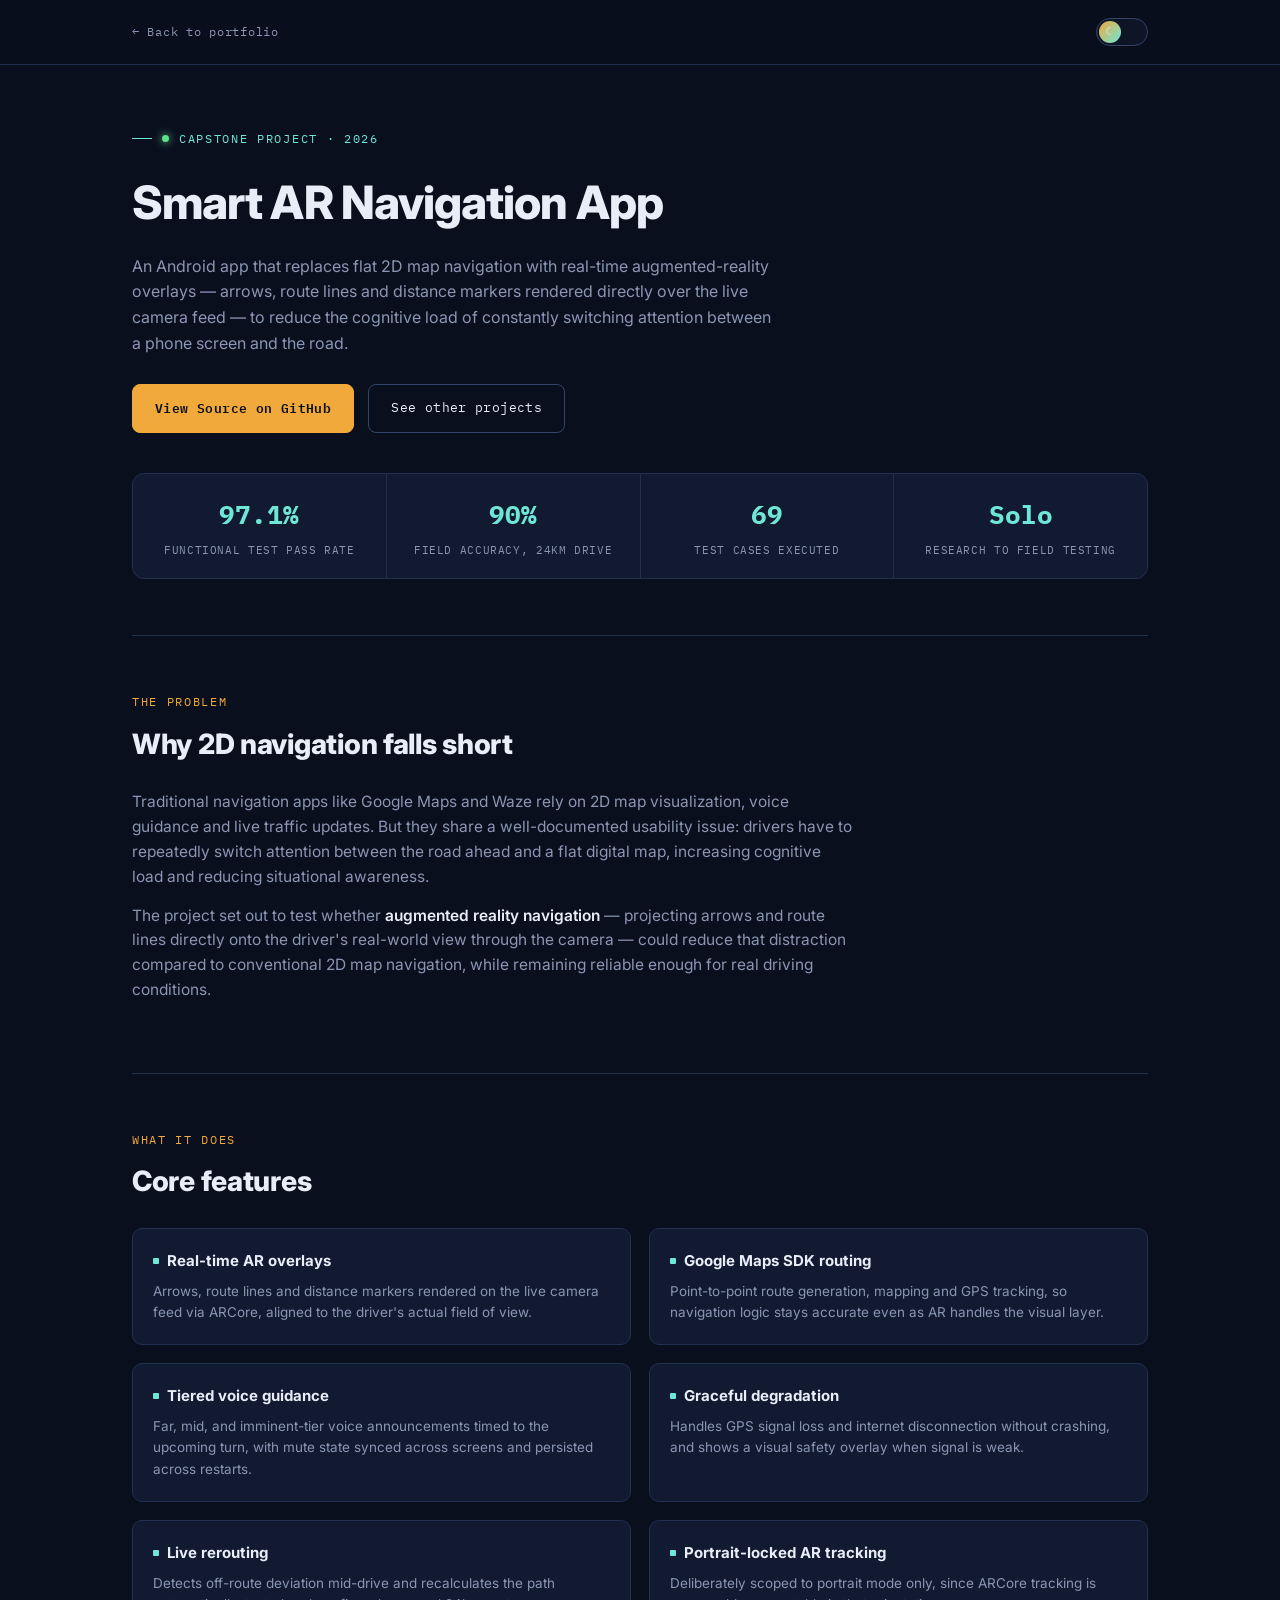
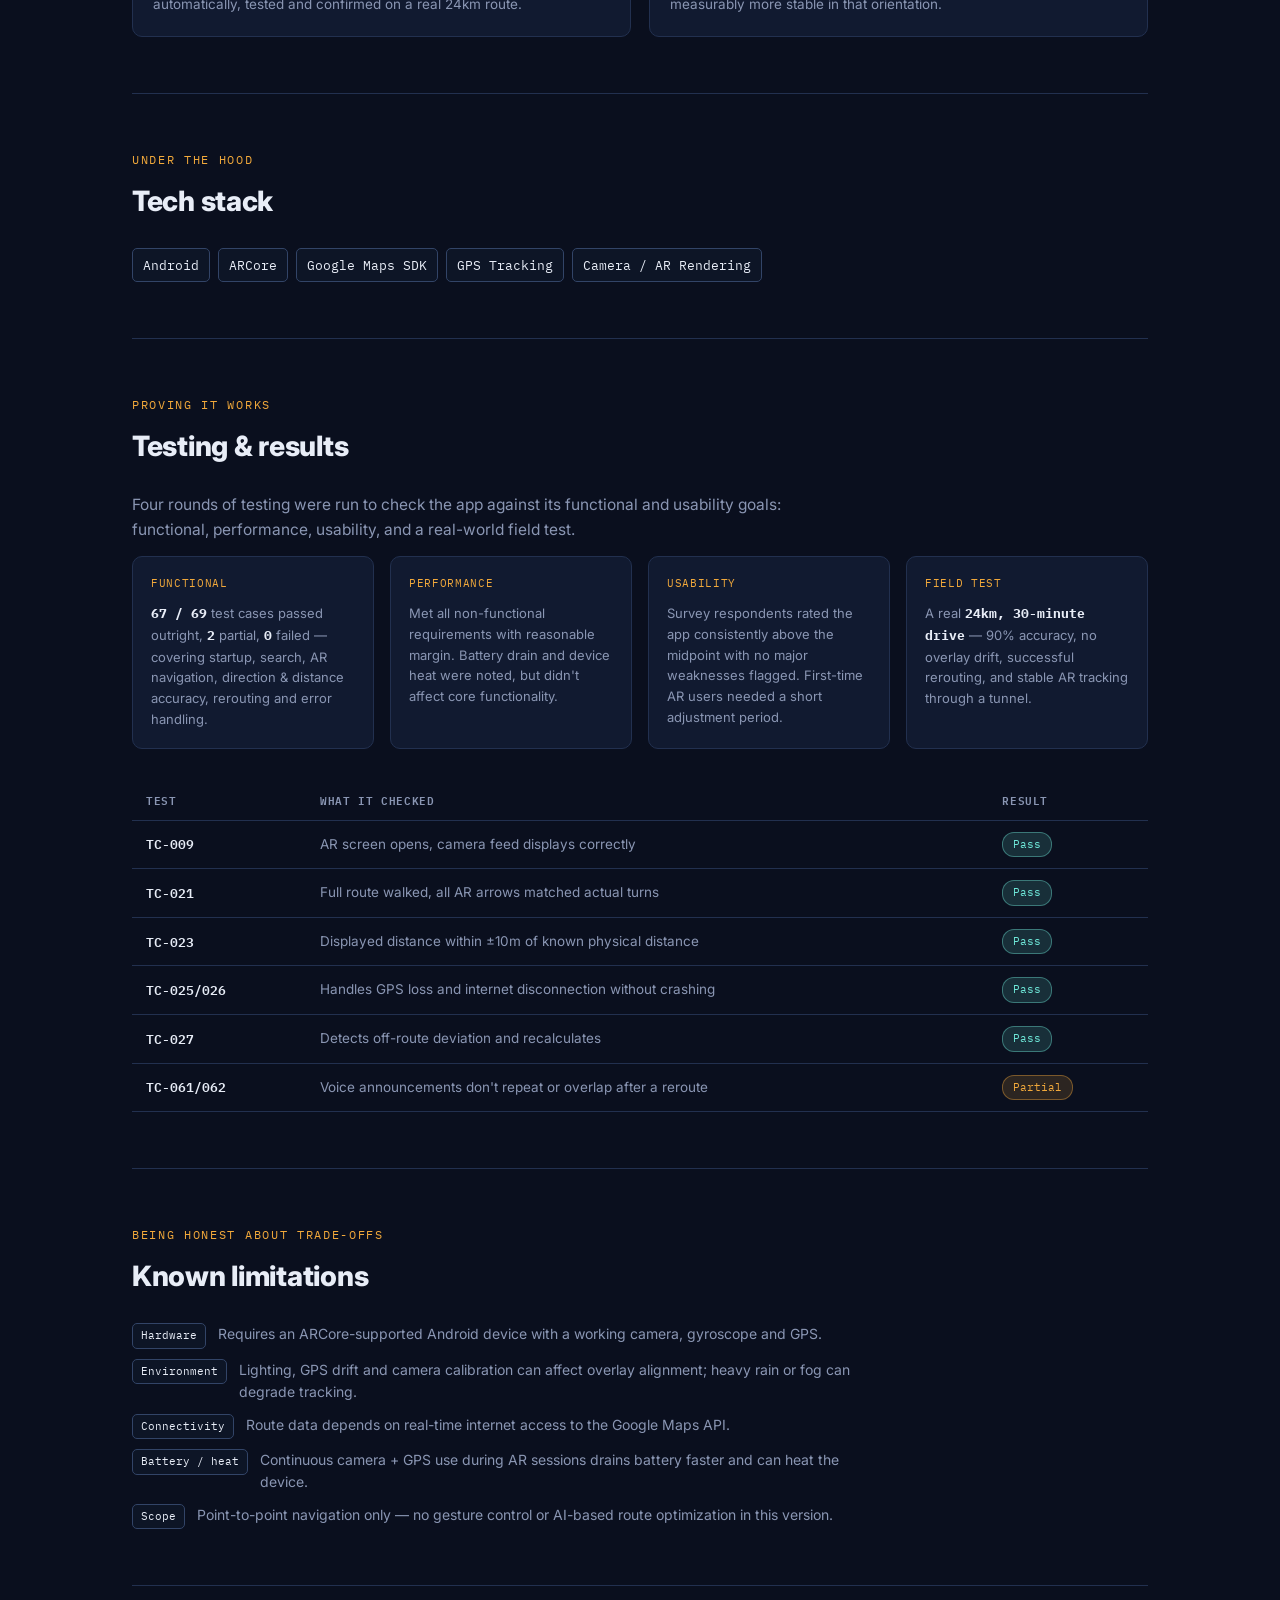
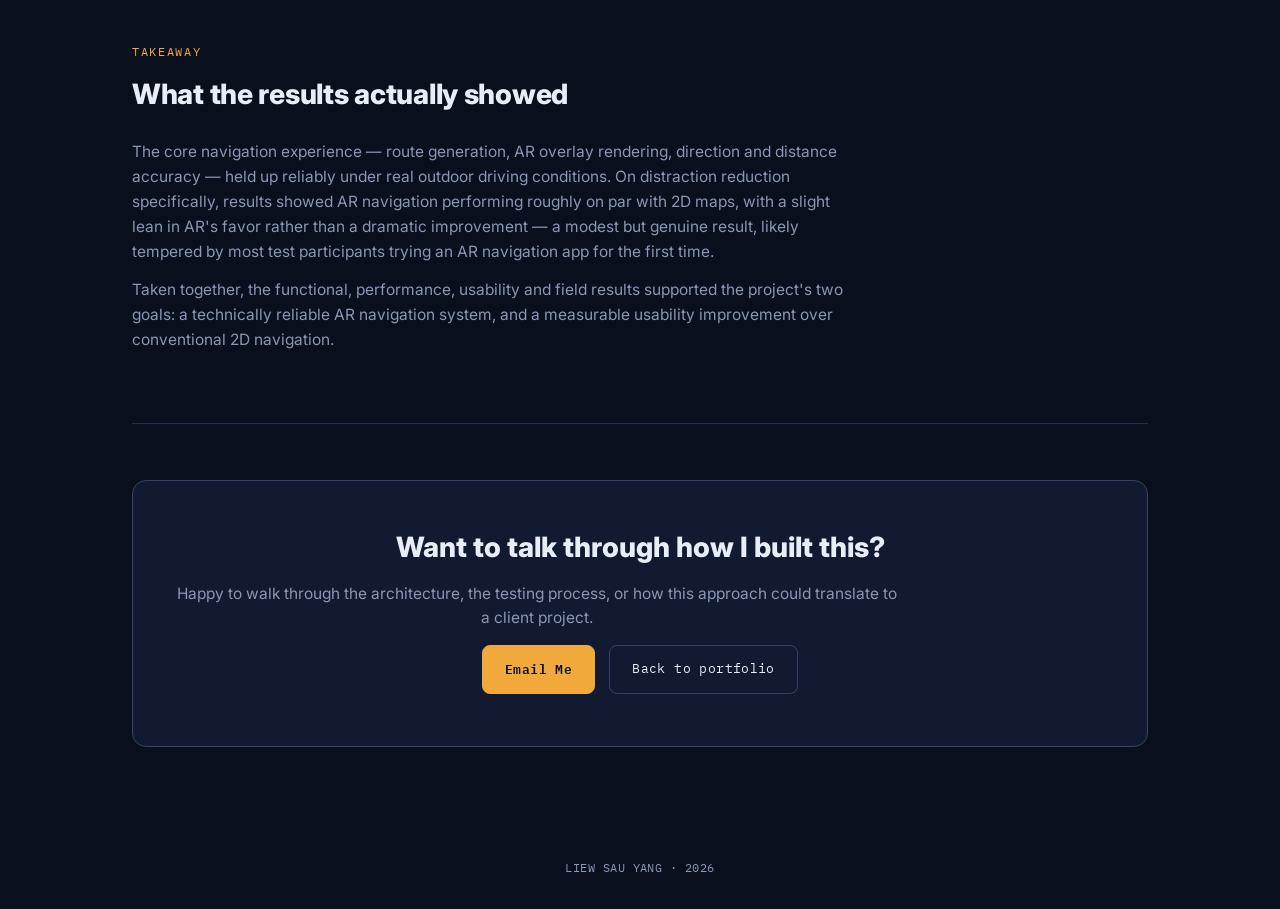
==== smart-ar-navigation.html @ a854e994 "Add files via upload" ====
<!DOCTYPE html>
<html lang="en">
<head>
<meta charset="UTF-8">
<meta name="viewport" content="width=device-width, initial-scale=1.0">
<title>Smart AR Navigation App — Liew Sau Yang</title>
<link rel="preconnect" href="https://fonts.googleapis.com">
<link rel="preconnect" href="https://fonts.gstatic.com" crossorigin>
<link href="https://fonts.googleapis.com/css2?family=IBM+Plex+Mono:wght@400;500;600;700&family=Inter:wght@400;500;600;700;800&display=swap" rel="stylesheet">
<link rel="stylesheet" href="style.css">
<style>
  /* Page-specific additions for the case study */
  .back-link{font-family:var(--mono); font-size:12px; letter-spacing:0.06em; color:var(--text-dim); display:flex; align-items:center; gap:8px; transition:color .15s;}
  .back-link:hover{color:var(--amber);}

  .case-hero{padding:64px 0 56px;}
  .case-title{font-size:clamp(30px,4.6vw,46px); font-weight:800; letter-spacing:-0.02em; margin:16px 0 14px;}
  .case-sub{color:var(--text-dim); font-size:16px; max-width:640px; margin-bottom:28px;}
  .case-links{display:flex; gap:14px; flex-wrap:wrap; margin-bottom:8px;}

  .quickstats{display:grid; grid-template-columns:repeat(4,1fr); gap:1px; background:var(--border); border:1px solid var(--border); border-radius:12px; overflow:hidden; margin-top:40px;}
  @media(max-width:700px){ .quickstats{grid-template-columns:1fr 1fr;} }
  .qs-cell{background:var(--bg-panel); padding:20px; text-align:center;}
  .qs-num{font-family:var(--mono); font-weight:700; font-size:26px; color:var(--cyan);}
  .qs-label{font-family:var(--mono); font-size:10.5px; color:var(--text-dim); letter-spacing:0.06em; text-transform:uppercase; margin-top:6px;}

  .case-section{padding:56px 0; border-top:1px solid var(--border);}
  .case-section .sec-tag{font-family:var(--mono); font-size:12px; color:var(--amber); letter-spacing:0.14em; text-transform:uppercase; margin-bottom:10px;}
  .case-section .sec-title{font-size:clamp(22px,2.8vw,28px); font-weight:800; letter-spacing:-0.01em; margin-bottom:24px;}
  .case-section p{color:var(--text-dim); font-size:15.5px; max-width:720px; margin-bottom:14px;}
  .case-section strong{color:var(--text); font-weight:600;}

  .feature-grid{display:grid; grid-template-columns:1fr 1fr; gap:18px;}
  @media(max-width:680px){ .feature-grid{grid-template-columns:1fr;} }
  .feature-card{background:var(--bg-panel); border:1px solid var(--border); border-radius:10px; padding:20px;}
  .feature-card-title{font-weight:700; font-size:15px; margin-bottom:8px; display:flex; align-items:center; gap:8px;}
  .feature-card-title::before{content:''; width:6px; height:6px; background:var(--cyan); border-radius:1px;}
  .feature-card p{font-size:13.5px; margin:0;}

  .result-table{width:100%; border-collapse:collapse; margin-top:8px; font-size:13.5px;}
  .result-table th, .result-table td{text-align:left; padding:11px 14px; border-bottom:1px solid var(--border);}
  .result-table th{font-family:var(--mono); font-size:10.5px; text-transform:uppercase; letter-spacing:0.06em; color:var(--text-dim); font-weight:600;}
  .result-table td{color:var(--text-dim);}
  .result-table td:first-child{color:var(--text); font-weight:600; font-family:var(--mono); font-size:12.5px;}
  .pass-pill{display:inline-block; font-family:var(--mono); font-size:11px; padding:3px 10px; border-radius:12px; background:color-mix(in srgb, var(--cyan) 15%, transparent); color:var(--cyan); border:1px solid color-mix(in srgb, var(--cyan) 40%, transparent);}
  .partial-pill{display:inline-block; font-family:var(--mono); font-size:11px; padding:3px 10px; border-radius:12px; background:color-mix(in srgb, var(--amber) 15%, transparent); color:var(--amber); border:1px solid color-mix(in srgb, var(--amber) 40%, transparent);}

  .testing-grid{display:grid; grid-template-columns:repeat(4,1fr); gap:16px; margin-bottom:32px;}
  @media(max-width:760px){ .testing-grid{grid-template-columns:1fr 1fr;} }
  .testing-card{background:var(--bg-panel); border:1px solid var(--border); border-radius:10px; padding:18px;}
  .testing-card-title{font-family:var(--mono); font-size:11px; color:var(--amber); letter-spacing:0.06em; text-transform:uppercase; margin-bottom:10px;}
  .testing-card-body{font-size:13px; color:var(--text-dim);}
  .testing-card-body b{color:var(--text); font-family:var(--mono);}

  .limits-list{display:flex; flex-direction:column; gap:10px; max-width:720px;}
  .limits-item{display:flex; gap:12px; align-items:flex-start; font-size:14px; color:var(--text-dim);}
  .limits-item .k{font-family:var(--mono); font-size:11px; color:var(--text); background:var(--bg-panel-2); border:1px solid var(--border-bright); padding:3px 8px; border-radius:5px; flex-shrink:0; white-space:nowrap;}

  .cta-panel{background:var(--bg-panel); border:1px solid var(--border-bright); border-radius:14px; padding:44px; text-align:center;}
  .cta-title{font-size:clamp(22px,3vw,28px); font-weight:800; margin-bottom:12px;}
  .cta-sub{color:var(--text-dim); font-size:14.5px; margin-bottom:24px;}
</style>
</head>
<body data-theme="dark">

<header>
  <nav>
    <a href="index.html" class="back-link">← Back to portfolio</a>
    <div class="theme-toggle" id="themeToggle" role="button" aria-label="Toggle light and dark mode">
      <div class="theme-toggle-knob" id="themeKnob">☾</div>
    </div>
  </nav>
</header>

<main class="wrap">

  <section class="case-hero" style="border-top:none;">
    <div class="eyebrow"><span class="pulse"></span>Capstone Project · 2026</div>
    <h1 class="case-title">Smart AR Navigation App</h1>
    <p class="case-sub">
      An Android app that replaces flat 2D map navigation with real-time augmented-reality overlays —
      arrows, route lines and distance markers rendered directly over the live camera feed — to reduce
      the cognitive load of constantly switching attention between a phone screen and the road.
    </p>
    <div class="case-links">
      <a class="btn btn-primary" href="https://github.com/Marcus0928/SmartARNavigationApp" target="_blank" rel="noopener">View Source on GitHub</a>
      <a class="btn btn-ghost" href="index.html#projects">See other projects</a>
    </div>

    <div class="quickstats">
      <div class="qs-cell"><div class="qs-num">97.1%</div><div class="qs-label">Functional test pass rate</div></div>
      <div class="qs-cell"><div class="qs-num">90%</div><div class="qs-label">Field accuracy, 24km drive</div></div>
      <div class="qs-cell"><div class="qs-num">69</div><div class="qs-label">Test cases executed</div></div>
      <div class="qs-cell"><div class="qs-num">Solo</div><div class="qs-label">Research to field testing</div></div>
    </div>
  </section>

  <!-- PROBLEM -->
  <section class="case-section">
    <div class="sec-tag">The Problem</div>
    <div class="sec-title">Why 2D navigation falls short</div>
    <p>Traditional navigation apps like Google Maps and Waze rely on 2D map visualization, voice guidance
    and live traffic updates. But they share a well-documented usability issue: drivers have to repeatedly
    switch attention between the road ahead and a flat digital map, increasing cognitive load and reducing
    situational awareness.</p>
    <p>The project set out to test whether <strong>augmented reality navigation</strong> — projecting
    arrows and route lines directly onto the driver's real-world view through the camera — could reduce
    that distraction compared to conventional 2D map navigation, while remaining reliable enough for
    real driving conditions.</p>
  </section>

  <!-- FEATURES -->
  <section class="case-section">
    <div class="sec-tag">What It Does</div>
    <div class="sec-title">Core features</div>
    <div class="feature-grid">
      <div class="feature-card">
        <div class="feature-card-title">Real-time AR overlays</div>
        <p>Arrows, route lines and distance markers rendered on the live camera feed via ARCore, aligned to the driver's actual field of view.</p>
      </div>
      <div class="feature-card">
        <div class="feature-card-title">Google Maps SDK routing</div>
        <p>Point-to-point route generation, mapping and GPS tracking, so navigation logic stays accurate even as AR handles the visual layer.</p>
      </div>
      <div class="feature-card">
        <div class="feature-card-title">Tiered voice guidance</div>
        <p>Far, mid, and imminent-tier voice announcements timed to the upcoming turn, with mute state synced across screens and persisted across restarts.</p>
      </div>
      <div class="feature-card">
        <div class="feature-card-title">Graceful degradation</div>
        <p>Handles GPS signal loss and internet disconnection without crashing, and shows a visual safety overlay when signal is weak.</p>
      </div>
      <div class="feature-card">
        <div class="feature-card-title">Live rerouting</div>
        <p>Detects off-route deviation mid-drive and recalculates the path automatically, tested and confirmed on a real 24km route.</p>
      </div>
      <div class="feature-card">
        <div class="feature-card-title">Portrait-locked AR tracking</div>
        <p>Deliberately scoped to portrait mode only, since ARCore tracking is measurably more stable in that orientation.</p>
      </div>
    </div>
  </section>

  <!-- TECH STACK -->
  <section class="case-section">
    <div class="sec-tag">Under the Hood</div>
    <div class="sec-title">Tech stack</div>
    <div class="tag-list">
      <span class="tag">Android</span>
      <span class="tag">ARCore</span>
      <span class="tag">Google Maps SDK</span>
      <span class="tag">GPS Tracking</span>
      <span class="tag">Camera / AR Rendering</span>
    </div>
  </section>

  <!-- TESTING -->
  <section class="case-section">
    <div class="sec-tag">Proving It Works</div>
    <div class="sec-title">Testing &amp; results</div>
    <p>Four rounds of testing were run to check the app against its functional and usability goals: functional,
    performance, usability, and a real-world field test.</p>

    <div class="testing-grid">
      <div class="testing-card">
        <div class="testing-card-title">Functional</div>
        <div class="testing-card-body"><b>67 / 69</b> test cases passed outright, <b>2</b> partial, <b>0</b> failed — covering startup, search, AR navigation, direction &amp; distance accuracy, rerouting and error handling.</div>
      </div>
      <div class="testing-card">
        <div class="testing-card-title">Performance</div>
        <div class="testing-card-body">Met all non-functional requirements with reasonable margin. Battery drain and device heat were noted, but didn't affect core functionality.</div>
      </div>
      <div class="testing-card">
        <div class="testing-card-title">Usability</div>
        <div class="testing-card-body">Survey respondents rated the app consistently above the midpoint with no major weaknesses flagged. First-time AR users needed a short adjustment period.</div>
      </div>
      <div class="testing-card">
        <div class="testing-card-title">Field test</div>
        <div class="testing-card-body">A real <b>24km, 30-minute drive</b> — 90% accuracy, no overlay drift, successful rerouting, and stable AR tracking through a tunnel.</div>
      </div>
    </div>

    <table class="result-table">
      <thead>
        <tr><th>Test</th><th>What it checked</th><th>Result</th></tr>
      </thead>
      <tbody>
        <tr><td>TC-009</td><td>AR screen opens, camera feed displays correctly</td><td><span class="pass-pill">Pass</span></td></tr>
        <tr><td>TC-021</td><td>Full route walked, all AR arrows matched actual turns</td><td><span class="pass-pill">Pass</span></td></tr>
        <tr><td>TC-023</td><td>Displayed distance within ±10m of known physical distance</td><td><span class="pass-pill">Pass</span></td></tr>
        <tr><td>TC-025/026</td><td>Handles GPS loss and internet disconnection without crashing</td><td><span class="pass-pill">Pass</span></td></tr>
        <tr><td>TC-027</td><td>Detects off-route deviation and recalculates</td><td><span class="pass-pill">Pass</span></td></tr>
        <tr><td>TC-061/062</td><td>Voice announcements don't repeat or overlap after a reroute</td><td><span class="partial-pill">Partial</span></td></tr>
      </tbody>
    </table>
  </section>

  <!-- LIMITATIONS -->
  <section class="case-section">
    <div class="sec-tag">Being Honest About Trade-offs</div>
    <div class="sec-title">Known limitations</div>
    <div class="limits-list">
      <div class="limits-item"><span class="k">Hardware</span>Requires an ARCore-supported Android device with a working camera, gyroscope and GPS.</div>
      <div class="limits-item"><span class="k">Environment</span>Lighting, GPS drift and camera calibration can affect overlay alignment; heavy rain or fog can degrade tracking.</div>
      <div class="limits-item"><span class="k">Connectivity</span>Route data depends on real-time internet access to the Google Maps API.</div>
      <div class="limits-item"><span class="k">Battery / heat</span>Continuous camera + GPS use during AR sessions drains battery faster and can heat the device.</div>
      <div class="limits-item"><span class="k">Scope</span>Point-to-point navigation only — no gesture control or AI-based route optimization in this version.</div>
    </div>
  </section>

  <!-- CONCLUSION -->
  <section class="case-section">
    <div class="sec-tag">Takeaway</div>
    <div class="sec-title">What the results actually showed</div>
    <p>The core navigation experience — route generation, AR overlay rendering, direction and distance accuracy —
    held up reliably under real outdoor driving conditions. On distraction reduction specifically, results
    showed AR navigation performing roughly on par with 2D maps, with a slight lean in AR's favor rather than a
    dramatic improvement — a modest but genuine result, likely tempered by most test participants trying an
    AR navigation app for the first time.</p>
    <p>Taken together, the functional, performance, usability and field results supported the project's two
    goals: a technically reliable AR navigation system, and a measurable usability improvement over
    conventional 2D navigation.</p>
  </section>

  <section class="case-section" style="padding-bottom:80px;">
    <div class="cta-panel">
      <div class="cta-title">Want to talk through how I built this?</div>
      <p class="cta-sub">Happy to walk through the architecture, the testing process, or how this approach could translate to a client project.</p>
      <div class="case-links" style="justify-content:center;">
        <a class="btn btn-primary" href="mailto:marcusliew0928@gmail.com">Email Me</a>
        <a class="btn btn-ghost" href="index.html">Back to portfolio</a>
      </div>
    </div>
  </section>

</main>

<footer>LIEW SAU YANG · <span id="footerYear"></span></footer>

<script>
  const themeToggle = document.getElementById('themeToggle');
  const themeKnob = document.getElementById('themeKnob');
  const body = document.body;
  function applyTheme(theme){
    body.setAttribute('data-theme', theme);
    themeKnob.textContent = theme === 'dark' ? '☾' : '☀';
    try{ localStorage.setItem('portfolio-theme', theme); }catch(e){}
  }
  let savedTheme = 'dark';
  try{ savedTheme = localStorage.getItem('portfolio-theme') || 'dark'; }catch(e){}
  applyTheme(savedTheme);
  themeToggle.addEventListener('click', () => {
    const next = body.getAttribute('data-theme') === 'dark' ? 'light' : 'dark';
    applyTheme(next);
  });
  document.getElementById('footerYear').textContent = new Date().getFullYear();
</script>

</body>
</html>
---- style.css ----
:root{
    --bg:#0a0f1e;
    --bg-panel:#111a30;
    --bg-panel-2:#0d1526;
    --amber:#f2a93b;
    --amber-dim:#8a641f;
    --cyan:#6ee7d8;
    --text:#e8edf7;
    --text-dim:#8a96b3;
    --border:#22304f;
    --border-bright:#324467;
    --mono:'IBM Plex Mono', ui-monospace, monospace;
    --sans:'Inter', system-ui, sans-serif;
  }
  [data-theme="light"]{
    --bg:#eef1f7;
    --bg-panel:#ffffff;
    --bg-panel-2:#f5f7fb;
    --amber:#b96f0f;
    --amber-dim:#e3c491;
    --cyan:#0c8a92;
    --text:#141a2b;
    --text-dim:#5a6480;
    --border:#dde2ee;
    --border-bright:#c7cee2;
  }
  *{box-sizing:border-box; margin:0; padding:0;}
  html{scroll-behavior:smooth;}
  body{
    background:var(--bg);
    color:var(--text);
    font-family:var(--sans);
    line-height:1.6;
    -webkit-font-smoothing:antialiased;
    transition:background .3s ease, color .3s ease;
  }
  ::selection{background:var(--amber); color:#0a0f1e;}
  a{color:inherit; text-decoration:none;}
  .wrap{max-width:1080px; margin:0 auto; padding:0 32px;}

  /* ===== NAV ===== */
  header{
    position:sticky; top:0; z-index:50;
    background:color-mix(in srgb, var(--bg) 85%, transparent);
    backdrop-filter:blur(10px);
    border-bottom:1px solid var(--border);
  }
  nav{
    max-width:1080px; margin:0 auto; padding:18px 32px;
    display:flex; align-items:center; justify-content:space-between; gap:20px;
  }
  .logo{
    font-family:var(--mono); font-weight:600; font-size:14px;
    letter-spacing:0.06em; color:var(--text);
    display:flex; align-items:center; gap:10px;
  }
  .logo-mark{
    width:28px; height:28px; border-radius:7px;
    background:linear-gradient(135deg, var(--amber), var(--cyan));
    display:flex; align-items:center; justify-content:center;
    font-family:var(--mono); font-weight:700; font-size:12px; color:#0a0f1e;
  }
  .navlinks{display:flex; gap:26px; font-family:var(--mono); font-size:12px; letter-spacing:0.07em; text-transform:uppercase;}
  .navlinks a{color:var(--text-dim); transition:color .15s;}
  .navlinks a:hover{color:var(--amber);}
  @media(max-width:680px){ .navlinks{display:none;} }

  .theme-toggle{
    width:52px; height:28px; border-radius:20px;
    background:var(--bg-panel-2); border:1px solid var(--border-bright);
    position:relative; cursor:pointer; flex-shrink:0;
    transition:background .2s;
  }
  .theme-toggle-knob{
    position:absolute; top:2px; left:2px; width:22px; height:22px; border-radius:50%;
    background:linear-gradient(135deg, var(--amber), var(--cyan));
    transition:transform .25s cubic-bezier(.4,0,.2,1);
    display:flex; align-items:center; justify-content:center; font-size:11px;
  }
  [data-theme="light"] .theme-toggle-knob{ transform:translateX(24px); }

  /* ===== HERO ===== */
  .hero{
    padding:88px 0 64px;
    position:relative;
    overflow:hidden;
  }
  .hero-glow{
    position:absolute; inset:-20%;
    background:radial-gradient(600px circle at var(--mx,50%) var(--my,20%), rgba(110,231,216,0.10), transparent 60%);
    pointer-events:none; z-index:0; transition:background .1s;
  }
  .hero > *{position:relative; z-index:1;}

  .eyebrow{
    font-family:var(--mono); font-size:12px; letter-spacing:0.14em;
    color:var(--cyan); text-transform:uppercase; margin-bottom:18px;
    display:flex; align-items:center; gap:10px;
  }
  .eyebrow::before{content:'';width:20px; height:1px; background:var(--cyan);}
  .eyebrow .pulse{width:7px; height:7px; border-radius:50%; background:#5fe08a; box-shadow:0 0 8px #5fe08a; animation:pulse 2s ease-in-out infinite;}
  @keyframes pulse{0%,100%{opacity:1;} 50%{opacity:0.3;}}

  h1.name{
    font-family:var(--sans); font-weight:800; font-size:clamp(34px,5.2vw,54px);
    letter-spacing:-0.02em; margin-bottom:8px; color:var(--text);
  }
  .role-cycle{
    font-family:var(--mono); font-size:15px; color:var(--text-dim);
    letter-spacing:0.03em; margin-bottom:26px; min-height:22px;
  }
  .role-cycle .cur{color:var(--amber); transition:opacity .2s ease;}

  .hero-copy{max-width:560px; color:var(--text-dim); font-size:16px; margin-bottom:32px;}
  .hero-copy strong{color:var(--text); font-weight:600;}

  .btn-row{display:flex; gap:14px; flex-wrap:wrap; margin-bottom:48px;}
  .btn{
    font-family:var(--mono); font-size:13px; letter-spacing:0.03em;
    padding:13px 22px; border-radius:8px; border:1px solid var(--border-bright);
    transition:all .15s; cursor:pointer;
  }
  .btn-primary{background:var(--amber); color:#0a0f1e; border-color:var(--amber); font-weight:600;}
  .btn-primary:hover{filter:brightness(1.1); transform:translateY(-1px);}
  .btn-ghost{color:var(--text); background:transparent;}
  .btn-ghost:hover{border-color:var(--cyan); color:var(--cyan);}

  /* status panel */
  .status-panel{
    background:var(--bg-panel);
    border:1px solid var(--border-bright);
    border-radius:14px;
    max-width:620px;
    padding:8px;
    display:grid; grid-template-columns:repeat(3,1fr);
    box-shadow:0 20px 50px -25px rgba(0,0,0,0.4);
  }
  .status-cell{padding:16px 18px; border-right:1px solid var(--border);}
  .status-cell:last-child{border-right:none;}
  .status-k{font-family:var(--mono); font-size:10px; letter-spacing:0.09em; color:var(--text-dim); text-transform:uppercase; margin-bottom:8px;}
  .status-v{font-family:var(--mono); font-size:15px; color:var(--text); font-weight:600;}
  .status-v.accent{color:var(--cyan);}
  .status-v small{display:block; font-size:11px; color:var(--text-dim); font-weight:400; margin-top:3px;}
  @media(max-width:600px){ .status-panel{grid-template-columns:1fr; } .status-cell{border-right:none; border-bottom:1px solid var(--border);} .status-cell:last-child{border-bottom:none;} }

  /* ===== SECTION SHARED ===== */
  section{padding:72px 0; border-top:1px solid var(--border);}
  .sec-head{margin-bottom:40px;}
  .sec-tag{font-family:var(--mono); font-size:12px; color:var(--amber); letter-spacing:0.14em; text-transform:uppercase; margin-bottom:10px;}
  .sec-title{font-size:clamp(24px,3vw,32px); font-weight:800; letter-spacing:-0.01em;}

  /* ===== ABOUT ===== */
  .about-grid{display:grid; grid-template-columns:1.3fr 1fr; gap:56px;}
  @media(max-width:760px){ .about-grid{grid-template-columns:1fr;} }
  .about-text p{color:var(--text-dim); margin-bottom:16px; font-size:15.5px;}
  .about-text strong{color:var(--text); font-weight:600;}
  .stat-panel{background:var(--bg-panel); border:1px solid var(--border); border-radius:10px; padding:22px 24px;}
  .stat-row{display:flex; justify-content:space-between; align-items:baseline; padding:13px 0; border-bottom:1px solid var(--border);}
  .stat-row:last-child{border-bottom:none;}
  .stat-k{font-family:var(--mono); font-size:11px; color:var(--text-dim); letter-spacing:0.06em; text-transform:uppercase;}
  .stat-v{font-family:var(--mono); font-size:14px; color:var(--cyan); font-weight:600; text-align:right;}

  /* ===== SKILLS MARQUEE ===== */
  .marquee{
    overflow:hidden; border-top:1px solid var(--border); border-bottom:1px solid var(--border);
    padding:18px 0; margin-bottom:44px;
    mask-image:linear-gradient(90deg, transparent, black 8%, black 92%, transparent);
  }
  .marquee-track{display:flex; gap:14px; width:max-content; animation:scroll 26s linear infinite;}
  @keyframes scroll{ from{transform:translateX(0);} to{transform:translateX(-50%);} }
  .marquee:hover .marquee-track{animation-play-state:paused;}
  .m-tag{font-family:var(--mono); font-size:13px; color:var(--text-dim); background:var(--bg-panel); border:1px solid var(--border-bright); padding:8px 16px; border-radius:20px; white-space:nowrap;}

  .skill-cols{display:grid; grid-template-columns:repeat(3,1fr); gap:24px;}
  @media(max-width:760px){ .skill-cols{grid-template-columns:1fr 1fr;} }
  @media(max-width:480px){ .skill-cols{grid-template-columns:1fr;} }
  .skill-mod{background:var(--bg-panel); border:1px solid var(--border); border-radius:10px; padding:20px; transition:border-color .2s, transform .2s;}
  .skill-mod:hover{border-color:var(--border-bright); transform:translateY(-2px);}
  .skill-mod-title{font-family:var(--mono); font-size:11px; color:var(--amber); letter-spacing:0.08em; text-transform:uppercase; margin-bottom:14px; display:flex; align-items:center; gap:8px;}
  .skill-mod-title::before{content:''; width:6px; height:6px; background:var(--amber); border-radius:1px;}
  .tag-list{display:flex; flex-wrap:wrap; gap:8px;}
  .tag{font-family:var(--mono); font-size:12.5px; color:var(--text); background:var(--bg-panel-2); border:1px solid var(--border-bright); padding:6px 10px; border-radius:5px;}

  /* ===== EXPERIENCE (accordion) ===== */
  .log{border-left:1px solid var(--border-bright); margin-left:6px;}
  .log-entry{position:relative; padding:0 0 36px 32px;}
  .log-entry:last-child{padding-bottom:0;}
  .log-entry::before{
    content:''; position:absolute; left:-6px; top:6px;
    width:11px; height:11px; border-radius:50%;
    background:var(--bg); border:2px solid var(--cyan);
  }
  .log-head{display:flex; justify-content:space-between; align-items:baseline; flex-wrap:wrap; gap:8px; margin-bottom:6px;}
  .log-role{font-size:19px; font-weight:700;}
  .log-date{font-family:var(--mono); font-size:12px; color:var(--text-dim); letter-spacing:0.04em;}
  .log-org{color:var(--cyan); font-family:var(--mono); font-size:13px; margin-bottom:16px;}

  details.log-proj{
    background:var(--bg-panel); border:1px solid var(--border); border-radius:8px;
    margin-bottom:10px; overflow:hidden;
  }
  details.log-proj summary{
    list-style:none; cursor:pointer; padding:14px 18px;
    display:flex; align-items:center; justify-content:space-between;
    font-family:var(--mono); font-size:12.5px; color:var(--amber); letter-spacing:0.05em; text-transform:uppercase;
  }
  details.log-proj summary::-webkit-details-marker{display:none;}
  .chev{transition:transform .2s; color:var(--text-dim); font-size:11px;}
  details[open] .chev{transform:rotate(180deg);}
  .log-proj-body{padding:0 18px 16px;}
  .log-proj-body ul{list-style:none; display:flex; flex-direction:column; gap:7px;}
  .log-proj-body li{font-size:13.5px; color:var(--text-dim); position:relative; padding-left:14px;}
  .log-proj-body li::before{content:'—'; position:absolute; left:0; color:var(--border-bright);}

  /* ===== PROJECTS ===== */
  .proj-featured{
    background:linear-gradient(135deg, color-mix(in srgb, var(--cyan) 8%, transparent), color-mix(in srgb, var(--amber) 6%, transparent));
    border:1px solid var(--border-bright); border-radius:12px;
    padding:32px; margin-bottom:28px;
    display:grid; grid-template-columns:1.5fr 1fr; gap:28px;
  }
  @media(max-width:760px){ .proj-featured{grid-template-columns:1fr;} }
  .featured-badge{
    display:inline-flex; align-items:center; gap:6px;
    font-family:var(--mono); font-size:10.5px; letter-spacing:0.1em; text-transform:uppercase;
    color:var(--amber); border:1px solid var(--amber-dim); background:color-mix(in srgb, var(--amber) 10%, transparent);
    padding:4px 10px; border-radius:20px; margin-bottom:16px; width:fit-content;
  }
  .proj-title{font-size:22px; font-weight:800; margin-bottom:10px;}
  .proj-desc{color:var(--text-dim); font-size:14.5px; margin-bottom:18px;}
  .proj-tags{display:flex; flex-wrap:wrap; gap:8px; margin-bottom:6px;}
  .metric-panel{background:var(--bg-panel-2); border:1px solid var(--border); border-radius:8px; padding:18px; display:flex; flex-direction:column; justify-content:center; gap:14px;}
  .metric{display:flex; justify-content:space-between; align-items:baseline;}
  .metric-num{font-family:var(--mono); font-size:22px; font-weight:700; color:var(--cyan);}
  .metric-label{font-family:var(--mono); font-size:10.5px; color:var(--text-dim); text-transform:uppercase; letter-spacing:0.05em; text-align:right; max-width:120px;}

  .drag-hint{font-family:var(--mono); font-size:11.5px; color:var(--text-dim); margin-bottom:16px; display:flex; align-items:center; gap:8px;}
  .drag-hint svg{width:14px; height:14px; color:var(--cyan);}

  .proj-grid{display:grid; grid-template-columns:1fr 1fr 1fr; gap:18px;}
  @media(max-width:820px){ .proj-grid{grid-template-columns:1fr 1fr;} }
  @media(max-width:560px){ .proj-grid{grid-template-columns:1fr;} }
  .proj-card{
    background:var(--bg-panel); border:1px solid var(--border); border-radius:10px;
    padding:22px; display:flex; flex-direction:column; cursor:grab;
    transition:border-color .15s, transform .15s, opacity .15s;
  }
  .proj-card:hover{border-color:var(--border-bright); transform:translateY(-2px);}
  .proj-card.dragging{opacity:0.4;}
  .proj-card.drag-over{border-color:var(--amber); border-style:dashed;}
  .proj-card-title{font-size:16px; font-weight:700; margin-bottom:8px;}
  .proj-card-desc{color:var(--text-dim); font-size:13.5px; margin-bottom:16px; flex:1;}
  .proj-card-tags{display:flex; flex-wrap:wrap; gap:6px; margin-bottom:14px;}
  .proj-card-tags .tag{font-size:11px; padding:4px 8px;}
  .proj-card-date{font-family:var(--mono); font-size:11px; color:var(--text-dim); letter-spacing:0.04em;}
  .code-link{font-family:var(--mono); font-size:12px; color:var(--cyan); display:inline-flex; align-items:center; gap:5px; margin-top:12px; width:fit-content;}
  .code-link:hover{color:var(--amber);}

  /* ===== CONTACT ===== */
  .contact-panel{
    background:var(--bg-panel); border:1px solid var(--border-bright); border-radius:14px;
    padding:48px; text-align:center;
  }
  .contact-title{font-size:clamp(24px,3.4vw,34px); font-weight:800; margin-bottom:14px;}
  .contact-sub{color:var(--text-dim); font-size:15px; max-width:480px; margin:0 auto 32px;}
  .contact-links{display:flex; justify-content:center; gap:14px; flex-wrap:wrap;}

  footer{padding:32px 0; text-align:center; font-family:var(--mono); font-size:11.5px; color:var(--text-dim); letter-spacing:0.04em;}

  .reveal{opacity:0; transform:translateY(14px); transition:opacity .6s ease, transform .6s ease;}
  .reveal.show{opacity:1; transform:none;}

  @media (prefers-reduced-motion: reduce){
    *{animation:none !important; transition:none !important;}
    .marquee-track{animation:none;}
  }
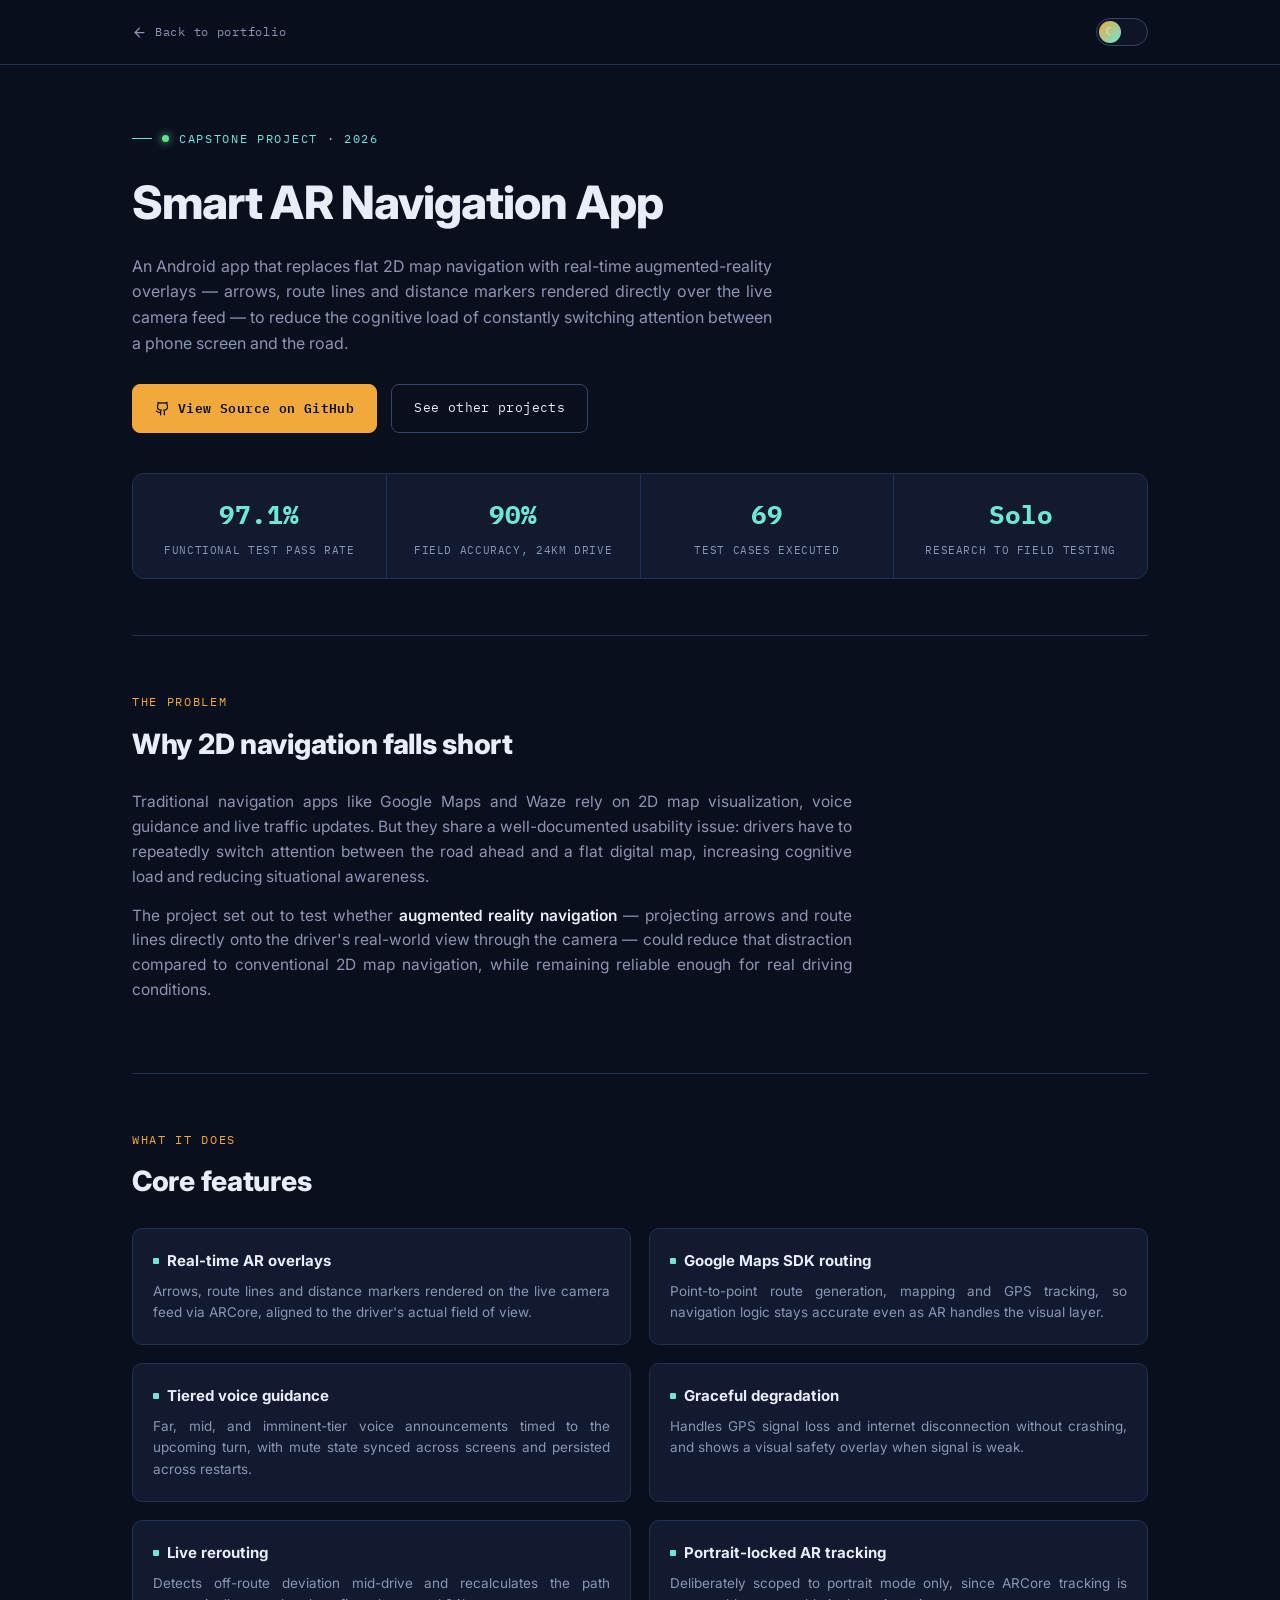
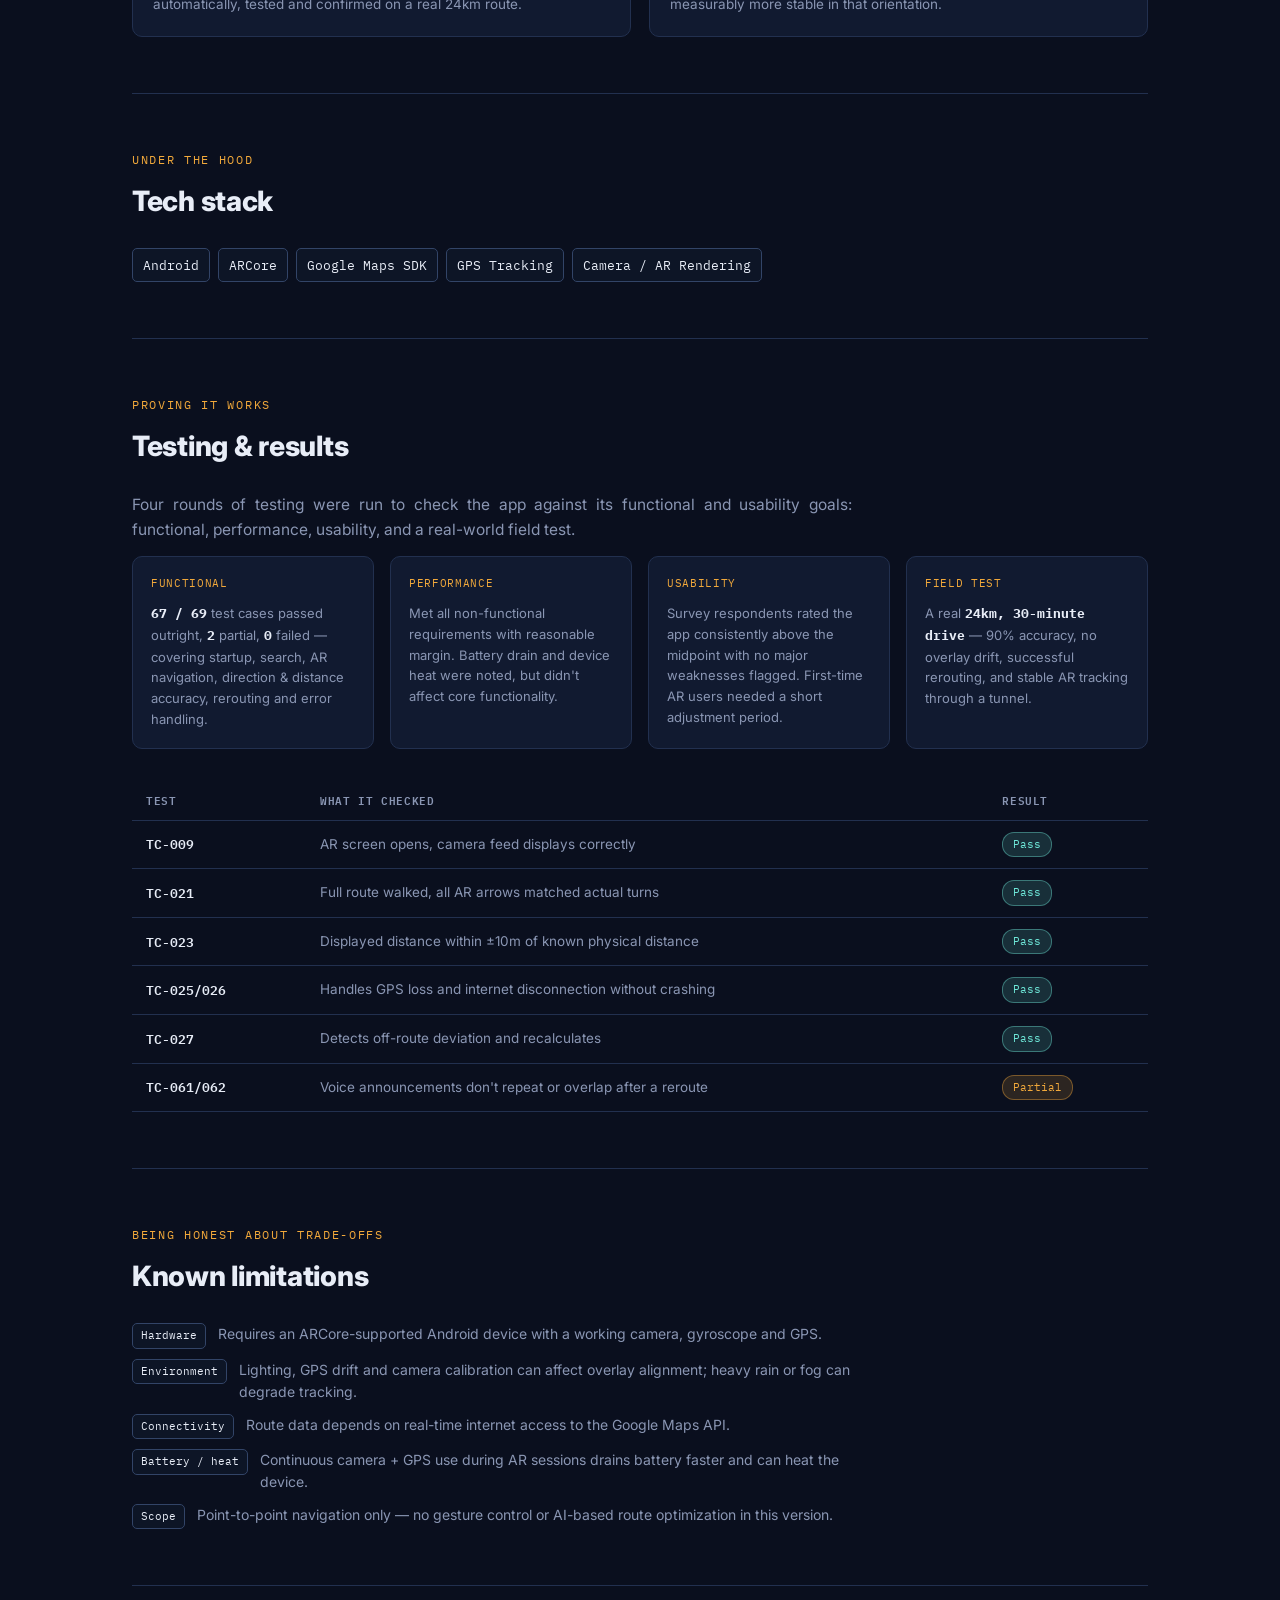
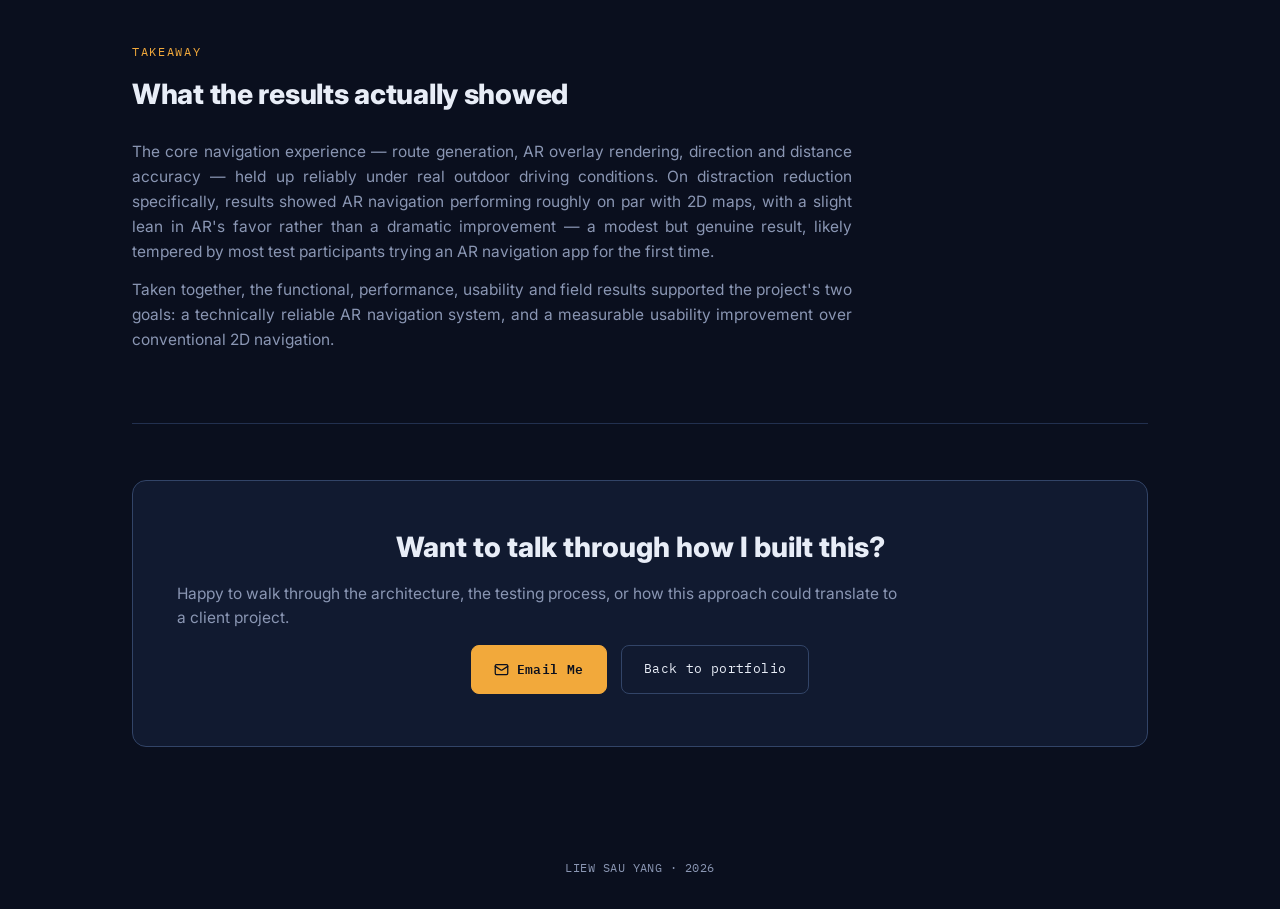
==== commit a01aaef4: "Add files via upload" ====
--- a/smart-ar-navigation.html
+++ b/smart-ar-navigation.html
@@ -4,6 +4,7 @@
 <meta charset="UTF-8">
 <meta name="viewport" content="width=device-width, initial-scale=1.0">
 <title>Smart AR Navigation App — Liew Sau Yang</title>
+<link rel="icon" href="data:image/svg+xml,%3Csvg%20xmlns%3D%27http%3A//www.w3.org/2000/svg%27%20viewBox%3D%270%200%2032%2032%27%3E%3Cdefs%3E%3ClinearGradient%20id%3D%27g%27%20x1%3D%270%27%20y1%3D%270%27%20x2%3D%271%27%20y2%3D%271%27%3E%3Cstop%20offset%3D%270%27%20stop-color%3D%27%23f2a93b%27/%3E%3Cstop%20offset%3D%271%27%20stop-color%3D%27%236ee7d8%27/%3E%3C/linearGradient%3E%3C/defs%3E%3Crect%20width%3D%2732%27%20height%3D%2732%27%20rx%3D%278%27%20fill%3D%27url%28%2523g%29%27/%3E%3Ctext%20x%3D%2716%27%20y%3D%2722%27%20font-family%3D%27monospace%27%20font-weight%3D%27700%27%20font-size%3D%2714%27%20text-anchor%3D%27middle%27%20fill%3D%27%230a0f1e%27%3EML%3C/text%3E%3C/svg%3E">
 <link rel="preconnect" href="https://fonts.googleapis.com">
 <link rel="preconnect" href="https://fonts.gstatic.com" crossorigin>
 <link href="https://fonts.googleapis.com/css2?family=IBM+Plex+Mono:wght@400;500;600;700&family=Inter:wght@400;500;600;700;800&display=swap" rel="stylesheet">
@@ -15,7 +16,7 @@
 
   .case-hero{padding:64px 0 56px;}
   .case-title{font-size:clamp(30px,4.6vw,46px); font-weight:800; letter-spacing:-0.02em; margin:16px 0 14px;}
-  .case-sub{color:var(--text-dim); font-size:16px; max-width:640px; margin-bottom:28px;}
+  .case-sub{color:var(--text-dim); font-size:16px; max-width:640px; margin-bottom:28px; text-align:justify; text-justify:inter-word; hyphens:auto;}
   .case-links{display:flex; gap:14px; flex-wrap:wrap; margin-bottom:8px;}
 
   .quickstats{display:grid; grid-template-columns:repeat(4,1fr); gap:1px; background:var(--border); border:1px solid var(--border); border-radius:12px; overflow:hidden; margin-top:40px;}
@@ -27,7 +28,7 @@
   .case-section{padding:56px 0; border-top:1px solid var(--border);}
   .case-section .sec-tag{font-family:var(--mono); font-size:12px; color:var(--amber); letter-spacing:0.14em; text-transform:uppercase; margin-bottom:10px;}
   .case-section .sec-title{font-size:clamp(22px,2.8vw,28px); font-weight:800; letter-spacing:-0.01em; margin-bottom:24px;}
-  .case-section p{color:var(--text-dim); font-size:15.5px; max-width:720px; margin-bottom:14px;}
+  .case-section p{color:var(--text-dim); font-size:15.5px; max-width:720px; margin-bottom:14px; text-align:justify; text-justify:inter-word; hyphens:auto;}
   .case-section strong{color:var(--text); font-weight:600;}
 
   .feature-grid{display:grid; grid-template-columns:1fr 1fr; gap:18px;}
@@ -65,7 +66,7 @@
 
 <header>
   <nav>
-    <a href="index.html" class="back-link">← Back to portfolio</a>
+    <a href="index.html" class="back-link"><svg class="icon" viewBox="0 0 24 24" fill="none" stroke="currentColor" stroke-width="2" stroke-linecap="round" stroke-linejoin="round"><path d="m12 19-7-7 7-7"/><path d="M19 12H5"/></svg>Back to portfolio</a>
     <div class="theme-toggle" id="themeToggle" role="button" aria-label="Toggle light and dark mode">
       <div class="theme-toggle-knob" id="themeKnob">☾</div>
     </div>
@@ -83,7 +84,7 @@
       the cognitive load of constantly switching attention between a phone screen and the road.
     </p>
     <div class="case-links">
-      <a class="btn btn-primary" href="https://github.com/Marcus0928/SmartARNavigationApp" target="_blank" rel="noopener">View Source on GitHub</a>
+      <a class="btn btn-primary" href="https://github.com/Marcus0928/SmartARNavigationApp" target="_blank" rel="noopener"><svg class="icon" viewBox="0 0 24 24" fill="none" stroke="currentColor" stroke-width="2" stroke-linecap="round" stroke-linejoin="round"><path d="M15 22v-4a4.8 4.8 0 0 0-1-3.5c3 0 6-2 6-5.5.08-1.25-.27-2.48-1-3.5.28-1.15.28-2.35 0-3.5 0 0-1 0-3 1.5-2.64-.5-5.36-.5-8 0C6 2 5 2 5 2c-.3 1.15-.3 2.35 0 3.5A5.403 5.403 0 0 0 4 9c0 3.5 3 5.5 6 5.5-.39.49-.68 1.05-.85 1.65-.17.6-.22 1.23-.15 1.85v4"/><path d="M9 18c-4.51 2-5-2-7-2"/></svg>View Source on GitHub</a>
       <a class="btn btn-ghost" href="index.html#projects">See other projects</a>
     </div>
 
@@ -227,7 +228,7 @@
       <div class="cta-title">Want to talk through how I built this?</div>
       <p class="cta-sub">Happy to walk through the architecture, the testing process, or how this approach could translate to a client project.</p>
       <div class="case-links" style="justify-content:center;">
-        <a class="btn btn-primary" href="mailto:marcusliew0928@gmail.com">Email Me</a>
+        <a class="btn btn-primary" href="mailto:marcusliew0928@gmail.com"><svg class="icon" viewBox="0 0 24 24" fill="none" stroke="currentColor" stroke-width="2" stroke-linecap="round" stroke-linejoin="round"><rect width="20" height="16" x="2" y="4" rx="2"/><path d="m22 7-8.97 5.7a1.94 1.94 0 0 1-2.06 0L2 7"/></svg>Email Me</a>
         <a class="btn btn-ghost" href="index.html">Back to portfolio</a>
       </div>
     </div>
--- a/style.css
+++ b/style.css
@@ -111,7 +111,7 @@
   }
   .role-cycle .cur{color:var(--amber); transition:opacity .2s ease;}
 
-  .hero-copy{max-width:560px; color:var(--text-dim); font-size:16px; margin-bottom:32px;}
+  .hero-copy{max-width:560px; color:var(--text-dim); font-size:16px; margin-bottom:32px; text-align:justify; text-justify:inter-word; hyphens:auto;}
   .hero-copy strong{color:var(--text); font-weight:600;}
 
   .btn-row{display:flex; gap:14px; flex-wrap:wrap; margin-bottom:48px;}
@@ -152,7 +152,7 @@
   /* ===== ABOUT ===== */
   .about-grid{display:grid; grid-template-columns:1.3fr 1fr; gap:56px;}
   @media(max-width:760px){ .about-grid{grid-template-columns:1fr;} }
-  .about-text p{color:var(--text-dim); margin-bottom:16px; font-size:15.5px;}
+  .about-text p{color:var(--text-dim); margin-bottom:16px; font-size:15.5px; text-align:justify; text-justify:inter-word; hyphens:auto;}
   .about-text strong{color:var(--text); font-weight:600;}
   .stat-panel{background:var(--bg-panel); border:1px solid var(--border); border-radius:10px; padding:22px 24px;}
   .stat-row{display:flex; justify-content:space-between; align-items:baseline; padding:13px 0; border-bottom:1px solid var(--border);}
@@ -177,7 +177,6 @@
   .skill-mod{background:var(--bg-panel); border:1px solid var(--border); border-radius:10px; padding:20px; transition:border-color .2s, transform .2s;}
   .skill-mod:hover{border-color:var(--border-bright); transform:translateY(-2px);}
   .skill-mod-title{font-family:var(--mono); font-size:11px; color:var(--amber); letter-spacing:0.08em; text-transform:uppercase; margin-bottom:14px; display:flex; align-items:center; gap:8px;}
-  .skill-mod-title::before{content:''; width:6px; height:6px; background:var(--amber); border-radius:1px;}
   .tag-list{display:flex; flex-wrap:wrap; gap:8px;}
   .tag{font-family:var(--mono); font-size:12.5px; color:var(--text); background:var(--bg-panel-2); border:1px solid var(--border-bright); padding:6px 10px; border-radius:5px;}
 
@@ -255,6 +254,10 @@
   .proj-card-date{font-family:var(--mono); font-size:11px; color:var(--text-dim); letter-spacing:0.04em;}
   .code-link{font-family:var(--mono); font-size:12px; color:var(--cyan); display:inline-flex; align-items:center; gap:5px; margin-top:12px; width:fit-content;}
   .code-link:hover{color:var(--amber);}
+  .icon{width:15px; height:15px; flex-shrink:0;}
+  .btn{display:inline-flex; align-items:center; gap:8px;}
+  .skill-mod-title{gap:9px;}
+  .skill-mod-title .icon{width:14px; height:14px; color:var(--amber);}
 
   /* ===== CONTACT ===== */
   .contact-panel{
